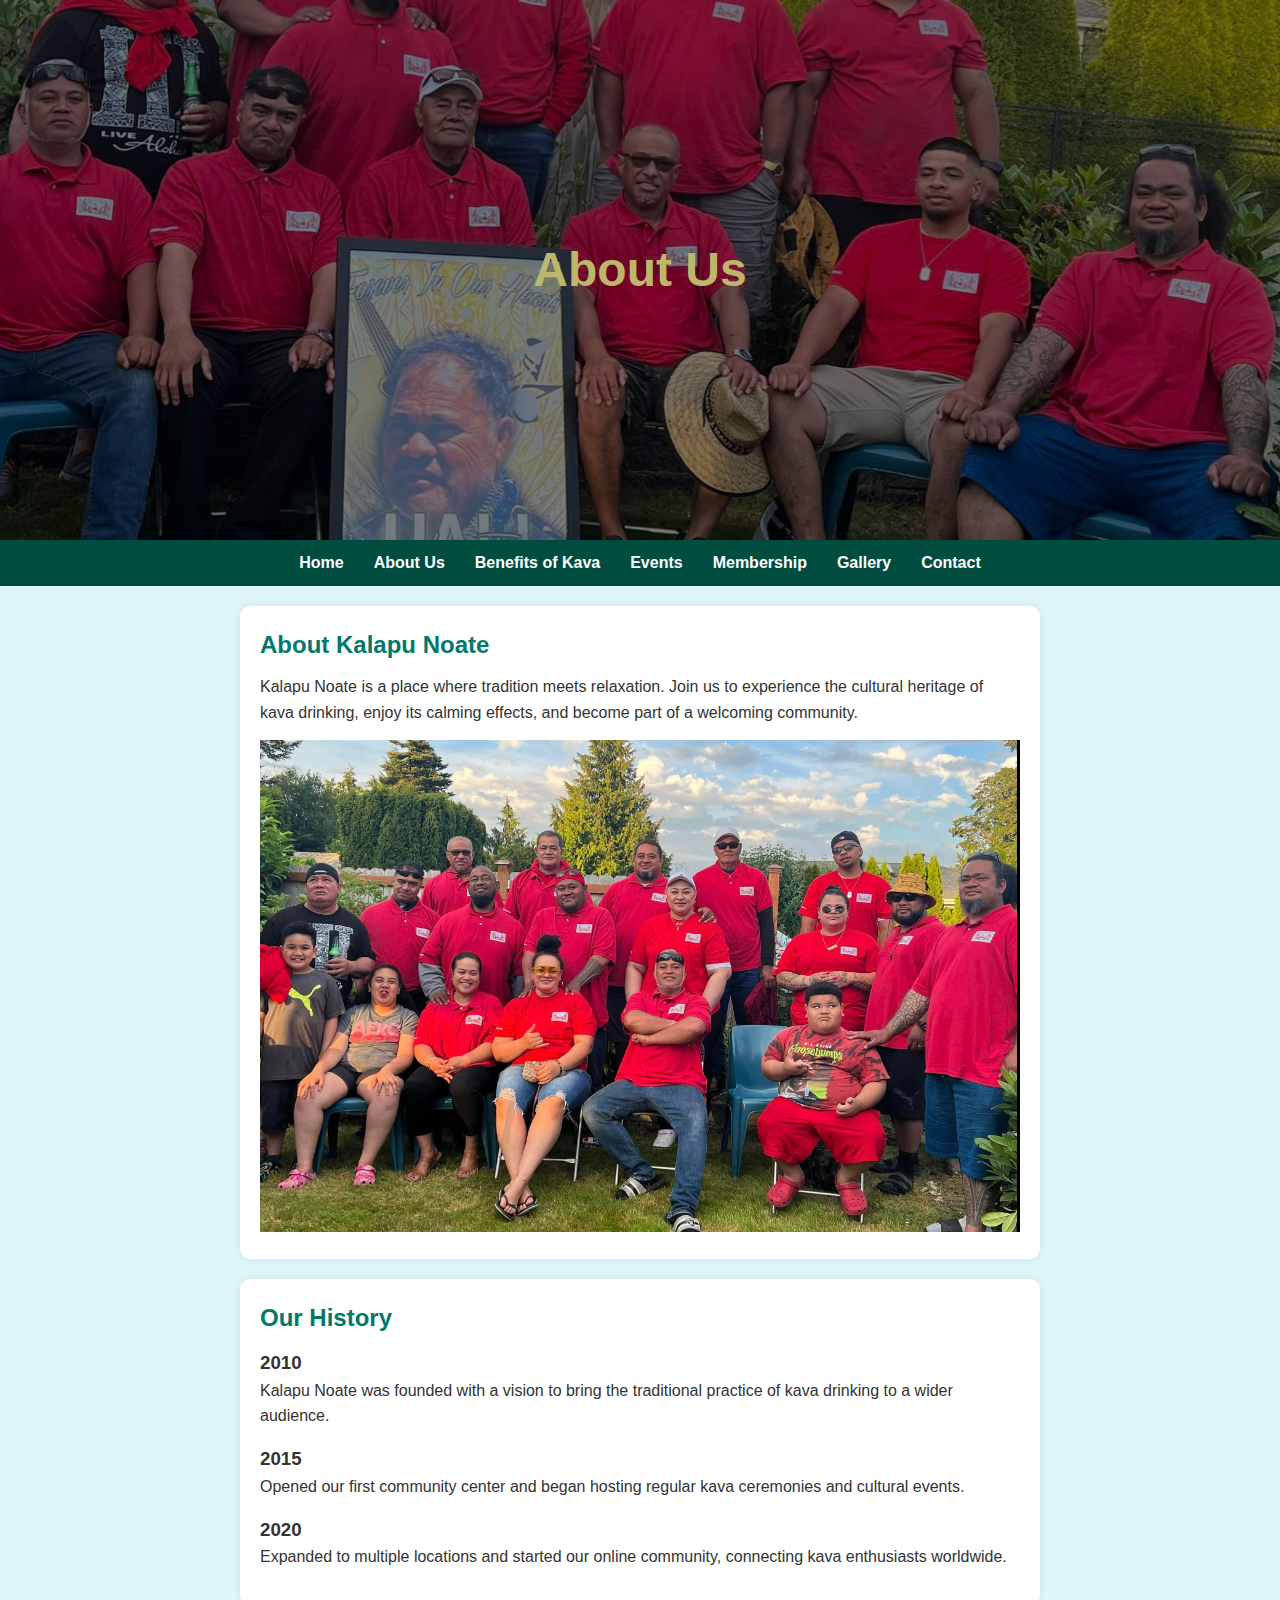
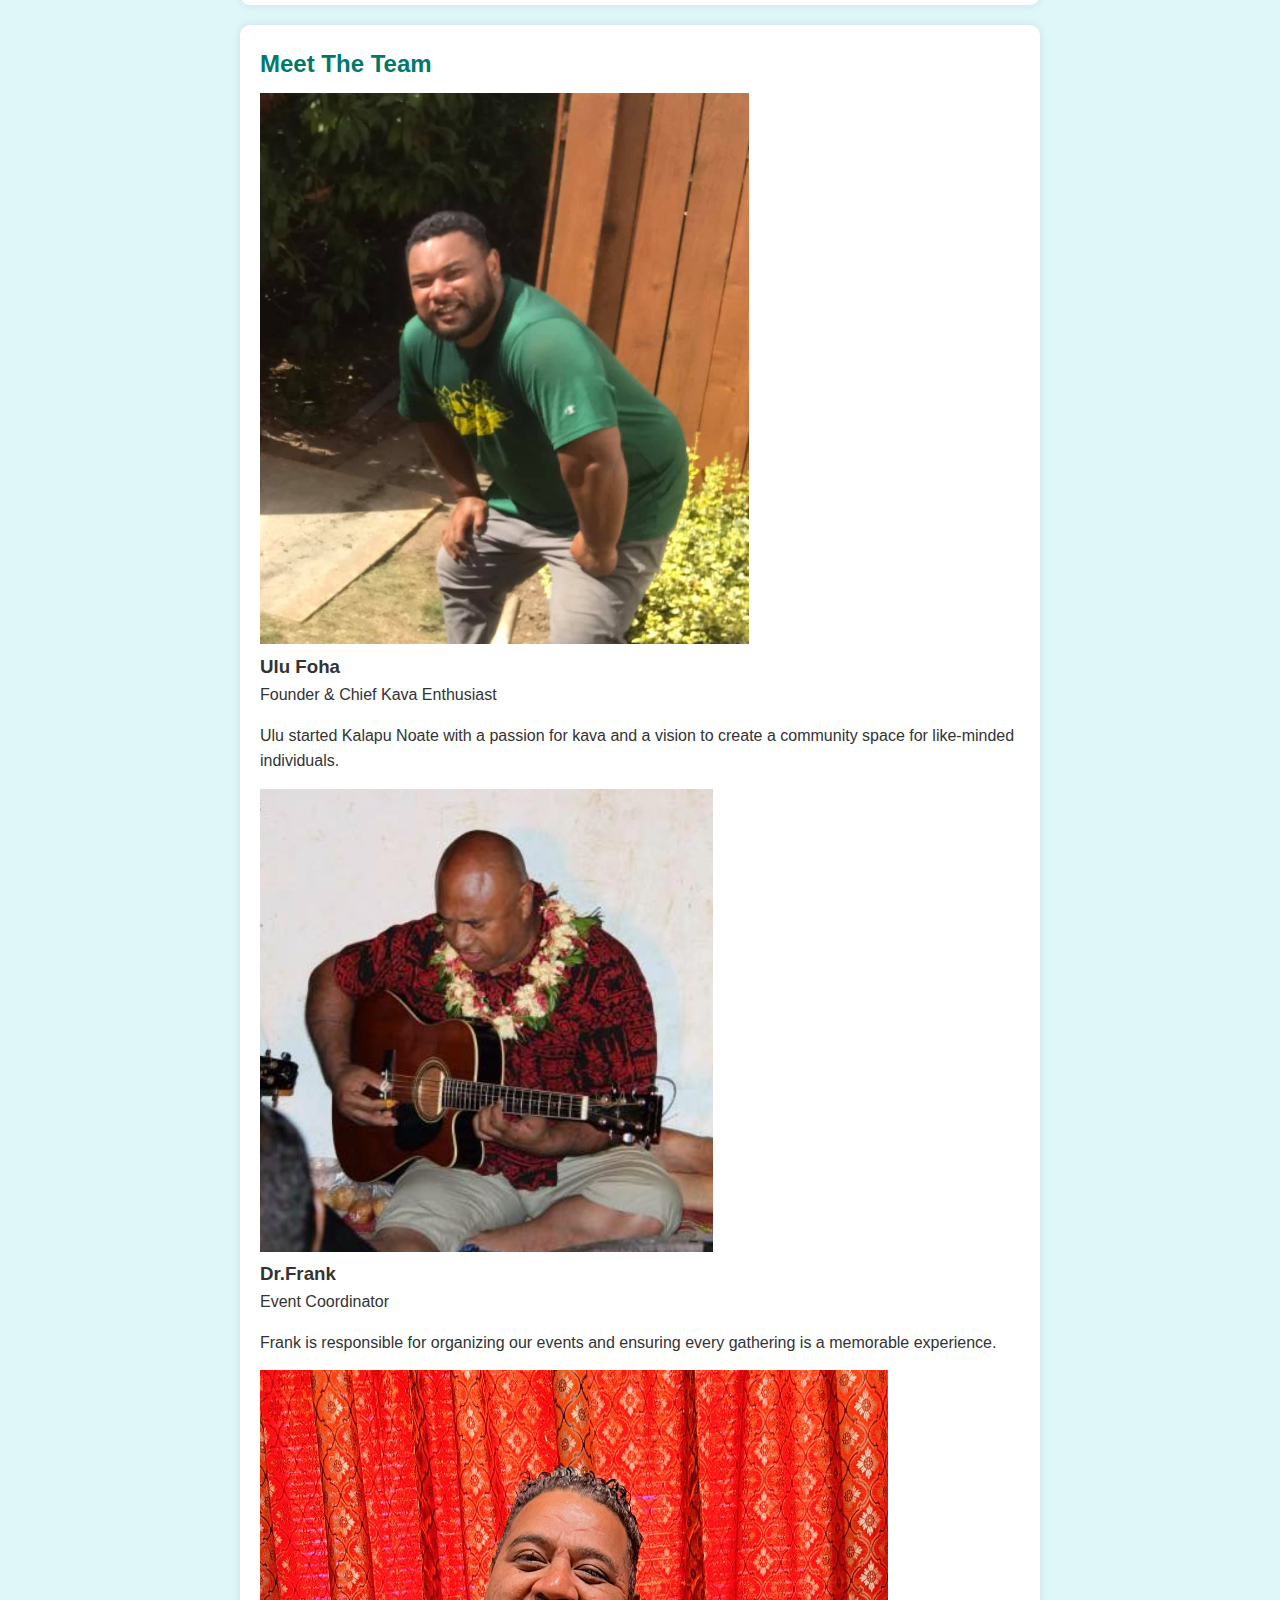
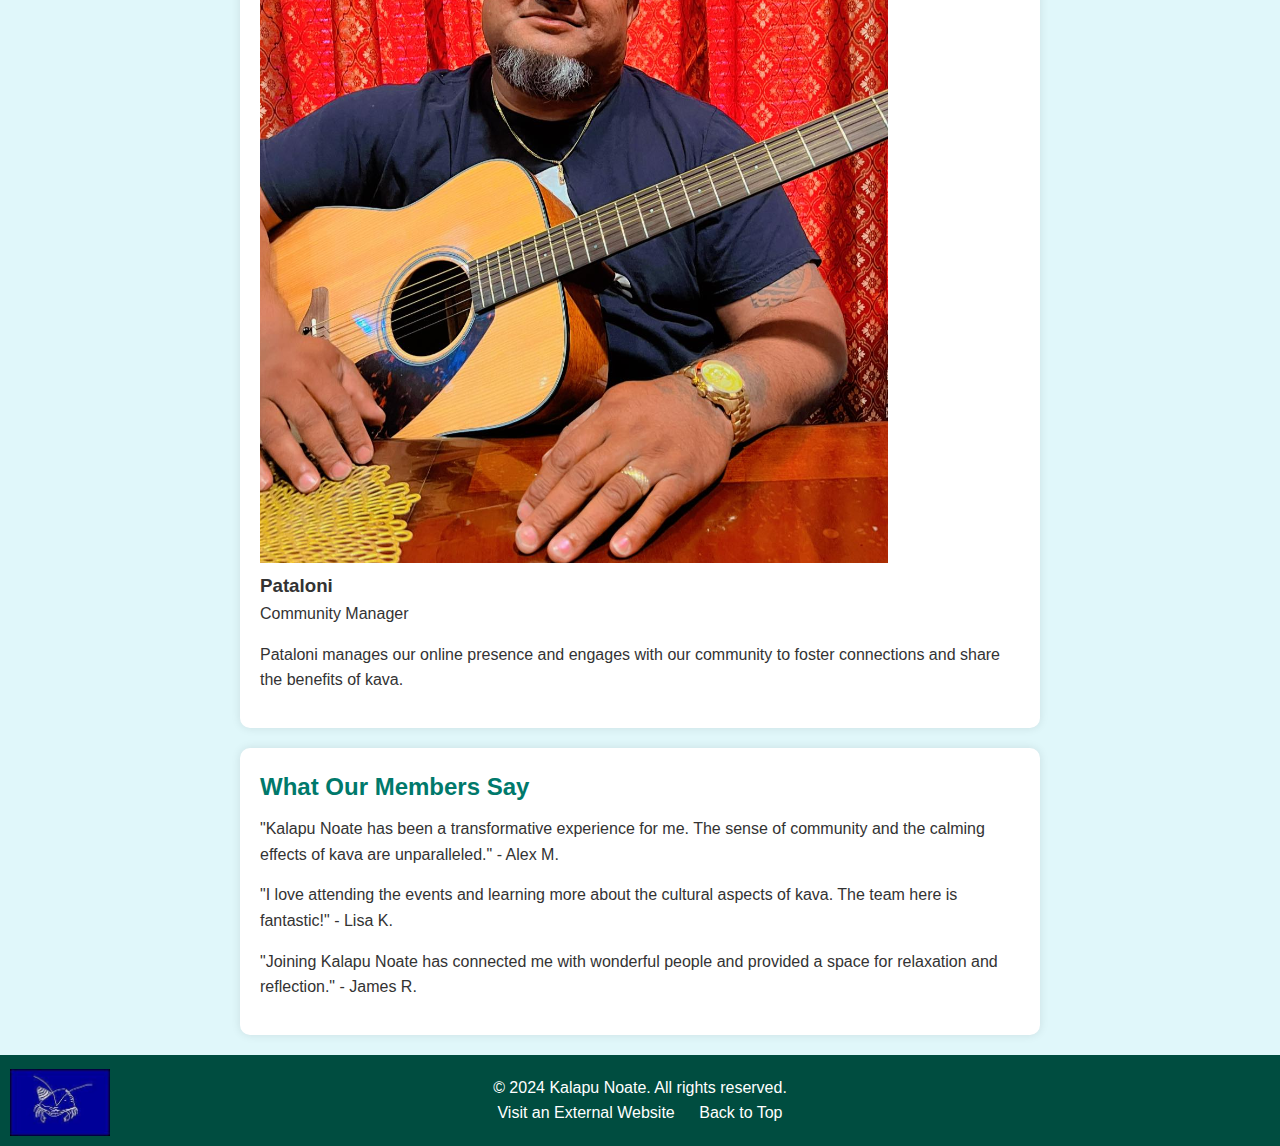
==== about.html @ 0782bb86 "devide home page into different pages and add more content" ====
<!DOCTYPE html>
<html lang="en">
<head>
    <meta charset="UTF-8">
    <meta name="viewport" content="width=device-width, initial-scale=1.0">
    <title>Kalapu Noate - About Us</title>
    <link rel="stylesheet" href="styles.css">
</head>
<body>
    <header>
        <div class="header-content">
            <h1>About Us</h1>
        </div>
    </header>

    <nav>
        <ul>
            <li><a href="index.html">Home</a></li>
            <li><a href="about.html">About Us</a></li>
            <li><a href="benefits.html">Benefits of Kava</a></li>
            <li><a href="events.html">Events</a></li>
            <li><a href="membership.html">Membership</a></li>
            <li><a href="gallery.html">Gallery</a></li>
            <li><a href="contact.html">Contact</a></li>
        </ul>
    </nav>

    <main>
        <section id="about">
            <h2>About Kalapu Noate</h2>
            <p>Kalapu Noate is a place where tradition meets relaxation. Join us to experience the cultural heritage of kava drinking, enjoy its calming effects, and become part of a welcoming community.</p>
            <img src="images/kava6.png" alt="Kava Bowl" class="scalable-image">
        </section>
        
        <section id="our-history">
            <h2>Our History</h2>
            <div class="timeline">
                <div class="timeline-item">
                    <h3>2010</h3>
                    <p>Kalapu Noate was founded with a vision to bring the traditional practice of kava drinking to a wider audience.</p>
                </div>
                <div class="timeline-item">
                    <h3>2015</h3>
                    <p>Opened our first community center and began hosting regular kava ceremonies and cultural events.</p>
                </div>
                <div class="timeline-item">
                    <h3>2020</h3>
                    <p>Expanded to multiple locations and started our online community, connecting kava enthusiasts worldwide.</p>
                </div>
            </div>
        </section>
        
        <section id="meet-the-team">
            <h2>Meet The Team</h2>
            <div class="team">
                <div class="team-member">
                    <img src="images/team1.png" alt="Team Member 1" class="team-photo">
                    <h3>Ulu Foha</h3>
                    <p>Founder & Chief Kava Enthusiast</p>
                    <p>Ulu started Kalapu Noate with a passion for kava and a vision to create a community space for like-minded individuals.</p>
                </div>
                <div class="team-member">
                    <img src="images/team2.png" alt="Team Member 2" class="team-photo">
                    <h3>Dr.Frank</h3>
                    <p>Event Coordinator</p>
                    <p>Frank is responsible for organizing our events and ensuring every gathering is a memorable experience.</p>
                </div>
                <div class="team-member">
                    <img src="images/team3.png" alt="Team Member 3" class="team-photo">
                    <h3>Pataloni</h3>
                    <p>Community Manager</p>
                    <p>Pataloni manages our online presence and engages with our community to foster connections and share the benefits of kava.</p>
                </div>
            </div>
        </section>
        
        <section id="testimonials">
            <h2>What Our Members Say</h2>
            <div class="testimonial">
                <p>"Kalapu Noate has been a transformative experience for me. The sense of community and the calming effects of kava are unparalleled." - Alex M.</p>
            </div>
            <div class="testimonial">
                <p>"I love attending the events and learning more about the cultural aspects of kava. The team here is fantastic!" - Lisa K.</p>
            </div>
            <div class="testimonial">
                <p>"Joining Kalapu Noate has connected me with wonderful people and provided a space for relaxation and reflection." - James R.</p>
            </div>
        </section>
    
    </main>

    <footer>
        <p>&copy; 2024 Kalapu Noate. All rights reserved.</p>
        <div class="footer-links">
            <a href="https://www.youtube.com/@veahakalojr.4231" target="_blank">Visit an External Website</a>
            <a href="#top">Back to Top</a>
        </div>
        <img src="images/logo.jpg" alt="Your Logo" id="footer-logo">
    </footer>
</body>
</html>
---- styles.css ----
/* Basic reset */
* {
    margin: 0;
    padding: 0;
    box-sizing: border-box;
}

body {
    font-family: 'Open Sans', sans-serif;
    line-height: 1.6;
    color: #333;
    background-color: #e0f7fa;
}

/* Header Styling */
header {
    background: linear-gradient(rgba(0, 0, 0, 0.5), rgba(0, 0, 0, 0.5)), url('images/favicon.ico.png') no-repeat center center/cover;
    height: 60vh;
    display: flex;
    align-items: center;
    justify-content: center;
    color: white;
    text-align: center;
    padding: 20px;
    box-sizing: border-box;
    overflow: hidden;
}

/* Header Content Styling */
.header-content {
    max-width: 800px;
    padding: 20px;
}

header h1 {
    font-size: 3rem;
    color: darkkhaki;
}

header p {
    font-size: 1.2rem;
    color: darkkhaki;
}

/* Navigation Menu */
nav ul {
    display: flex;
    justify-content: center;
    background-color: #004d40;
    padding: 10px;
    list-style-type: none;
}

nav ul li {
    margin: 0 15px;
}

nav ul li a {
    color: white;
    text-decoration: none;
    font-weight: bold;
}

nav ul li a:hover {
    text-decoration: underline;
}

/* Section Styling */
section {
    padding: 20px;
    max-width: 800px;
    margin: 20px auto;
    background: white;
    border-radius: 10px;
    box-shadow: 0 0 10px rgba(0, 0, 0, 0.1); /* Optional: Adds shadow for better visibility */
}

section h2 {
    margin-bottom: 10px;
    color: #00796b;
}

section p {
    margin-bottom: 15px;
}

/* Button Styling */
button a {
    text-decoration: none;
    color: white;
    background-color: #00796b;
    padding: 10px 15px;
    border-radius: 5px;
}

button a:hover {
    background-color: #004d40;
}

/* Footer Styling */
footer {
    background-color: #004d40;
    color: white;
    padding: 20px;
    text-align: center;
    position: relative;
}

#footer-logo {
    position: absolute;
    bottom: 10px;
    left: 10px;
    max-width: 100px;
    height: auto;
}

.footer-links a {
    color: white;
    text-decoration: none;
    margin: 0 10px;
}

.footer-links a:hover {
    text-decoration: underline;
}

/* Gallery Page */
.gallery-grid {
    display: grid;
    grid-template-columns: repeat(auto-fill, minmax(200px, 1fr));
    gap: 15px;
    padding: 20px;
}

.gallery-grid img {
    width: 100%;
    border-radius: 10px;
}

/* Media Queries */
@media (max-width: 768px) {
    nav ul {
        flex-direction: column;
        align-items: center;
    }

    .header-content h1 {
        font-size: 2.5rem;
    }

    .header-content p {
        font-size: 1rem;
    }

    .gallery-grid {
        grid-template-columns: repeat(auto-fill, minmax(150px, 1fr));
    }
}

@media (max-width: 480px) {
    .header-content h1 {
        font-size: 2rem;
    }

    .header-content p {
        font-size: 0.9rem;
    }

    .gallery-grid {
        grid-template-columns: 1fr;
    }
}

/* Scalable Images */
.scalable-image {
    max-width: 100%;
    height: auto;
}

/* Table Styling (Extra Credit) */
table {
    width: 100%;
    border-collapse: collapse;
    margin: 20px 0;
}

table, th, td {
    border: 1px solid #00796b;
}

th, td {
    padding: 12px;
    text-align: left;
}

th {
    background-color: #004d40;
    color: white;
}

/* Events Page Styling */
#events {
    padding: 40px 20px;
    background-color: #f9f9f9;
    border-radius: 10px;
    box-shadow: 0 0 10px rgba(0, 0, 0, 0.1);
}

#events h2 {
    text-align: center;
    color: #00796b;
    margin-bottom: 20px;
}

/* Event List Styling */
.event-list {
    display: grid;
    grid-template-columns: repeat(auto-fill, minmax(300px, 1fr));
    gap: 20px;
}

.event-item {
    background-color: #ffffff;
    border-radius: 10px;
    box-shadow: 0 0 10px rgba(0, 0, 0, 0.1);
    overflow: hidden;
    display: flex;
    flex-direction: column;
}

.event-item img {
    width: 100%;
    height: 200px;
    object-fit: cover;
}

.event-details {
    padding: 20px;
}

.event-details h3 {
    color: #00796b;
    margin-bottom: 10px;
}

.event-details p {
    color: #555;
    margin-bottom: 10px;
}

.event-details p strong {
    color: #00796b;
}
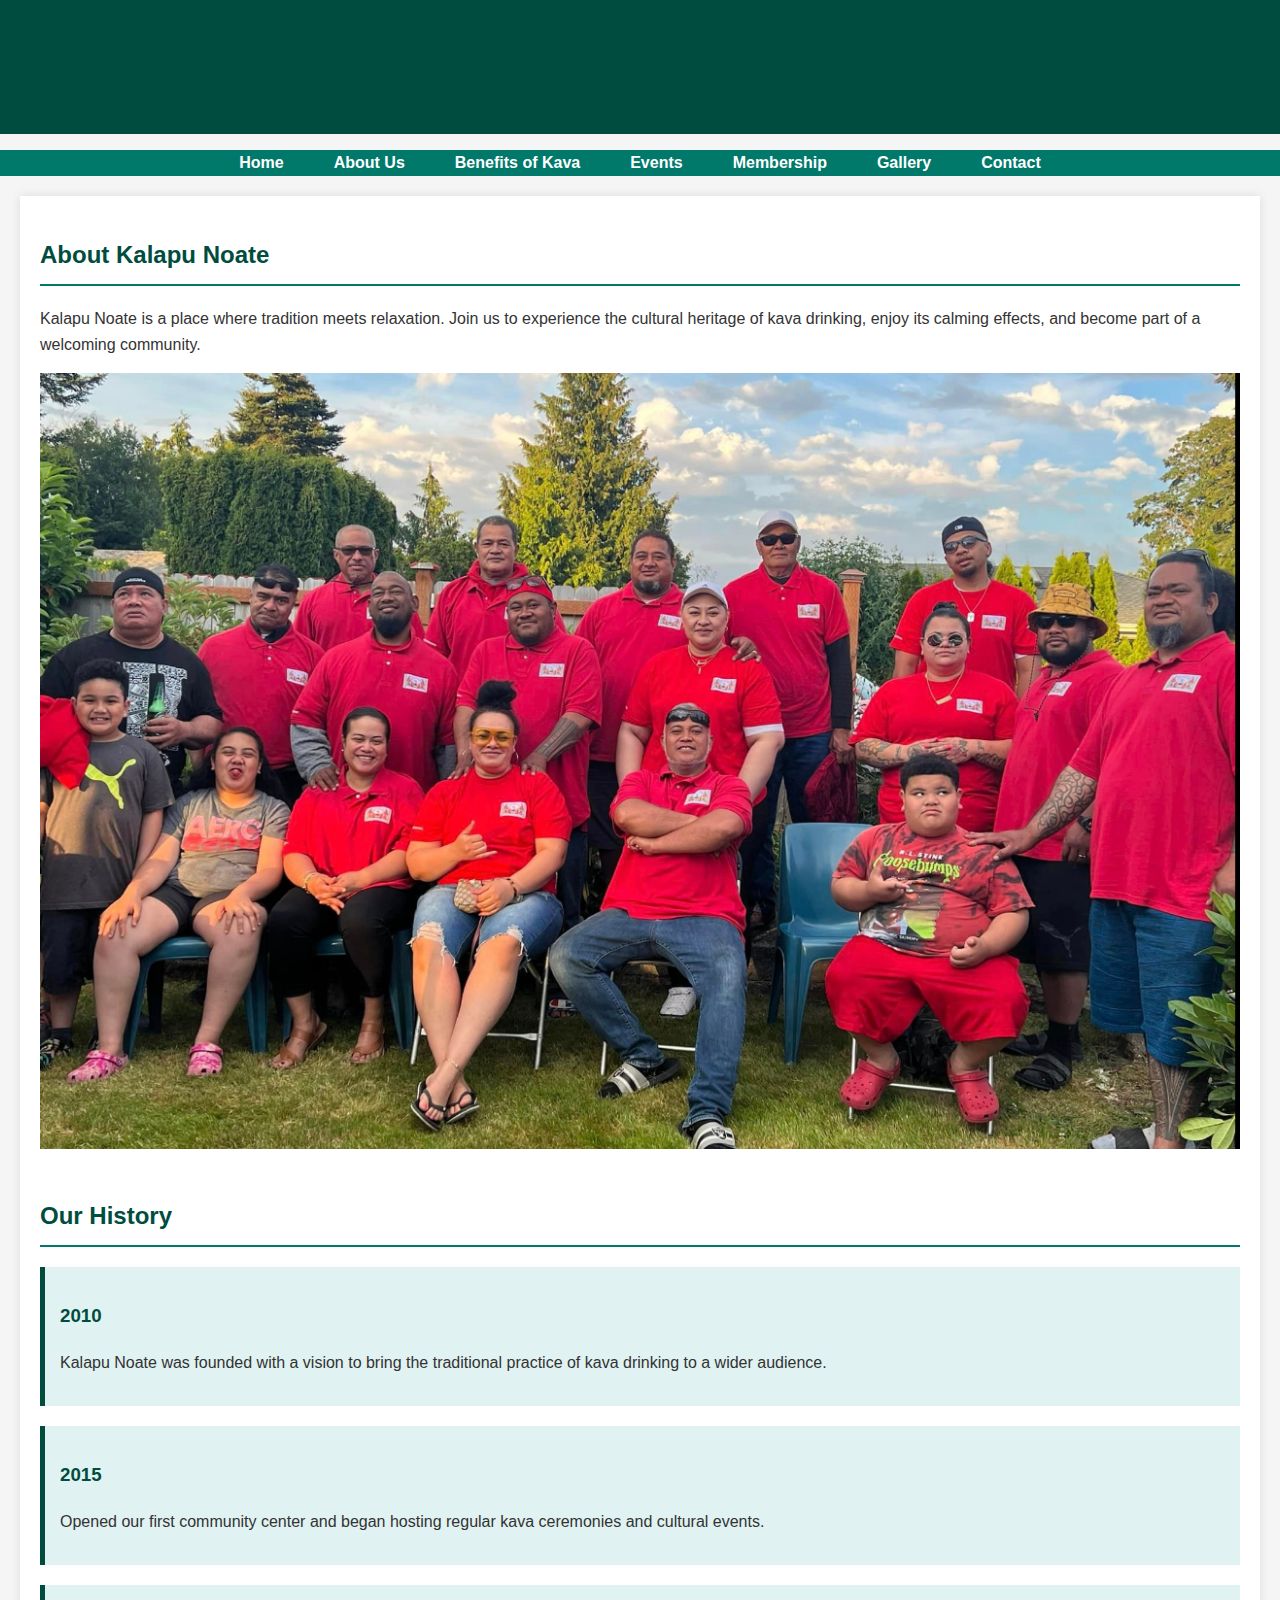
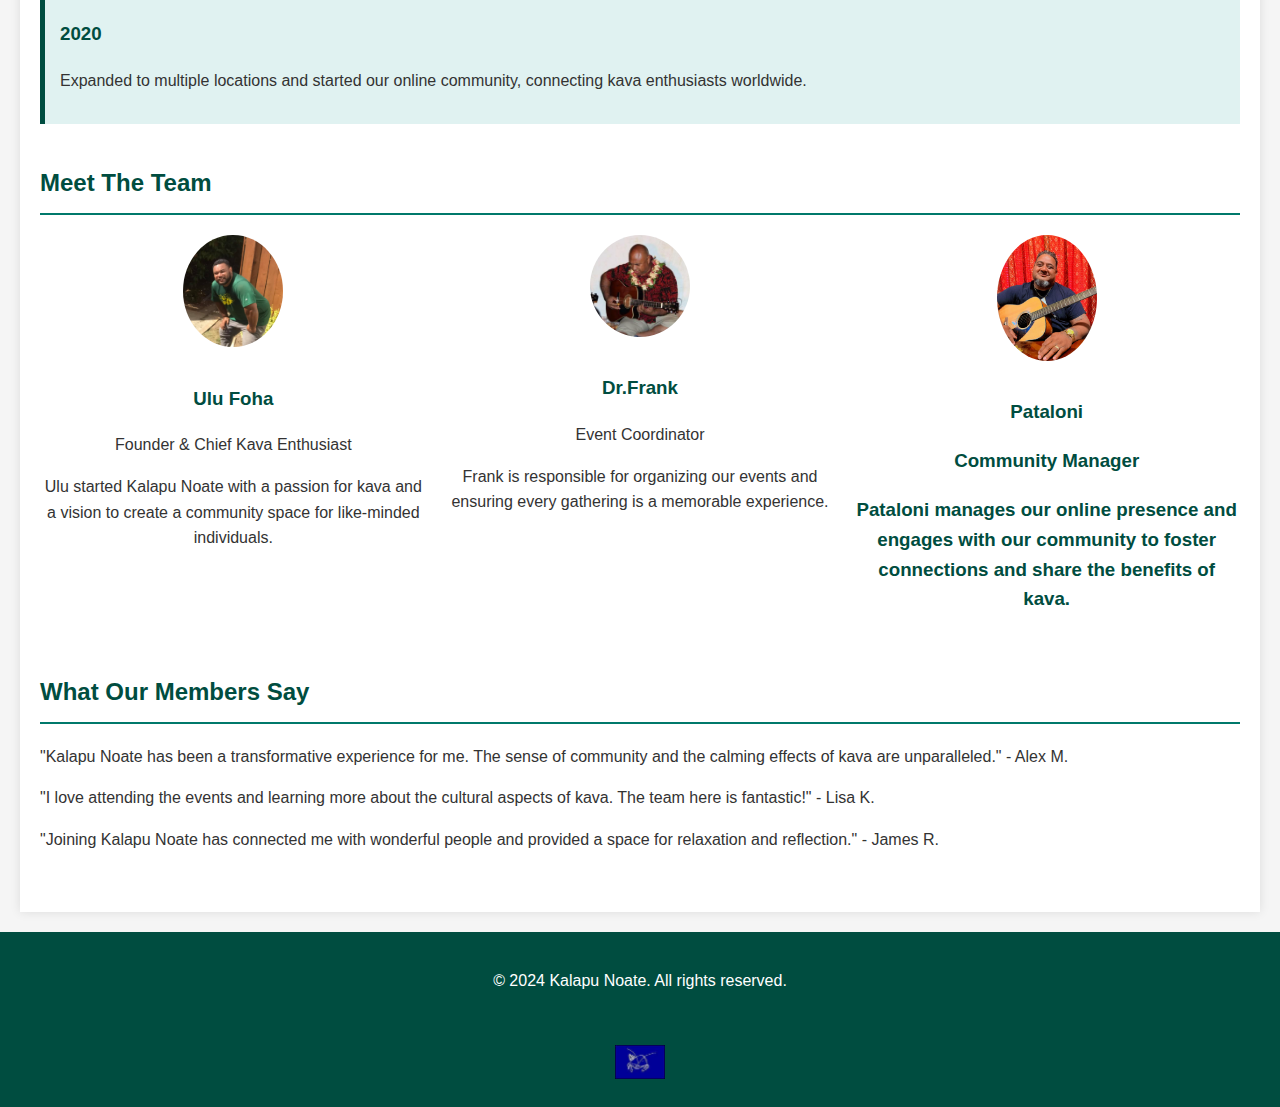
==== commit 16daec5d: "meeting module9 requirements" ====
--- a/about.html
+++ b/about.html
@@ -67,7 +67,7 @@
                 </div>
                 <div class="team-member">
                     <img src="images/team3.png" alt="Team Member 3" class="team-photo">
-                    <h3>Pataloni</h3>
+                    <h3>Pataloni</h>
                     <p>Community Manager</p>
                     <p>Pataloni manages our online presence and engages with our community to foster connections and share the benefits of kava.</p>
                 </div>
@@ -86,7 +86,6 @@
                 <p>"Joining Kalapu Noate has connected me with wonderful people and provided a space for relaxation and reflection." - James R.</p>
             </div>
         </section>
-    
     </main>
 
     <footer>
--- a/styles.css
+++ b/styles.css
@@ -1,54 +1,35 @@
-/* Basic reset */
-* {
+/* General Styles */
+body {
+    font-family: 'Roboto', sans-serif;
     margin: 0;
     padding: 0;
-    box-sizing: border-box;
+    background-color: #f5f5f5;
+    color: #333;
+    line-height: 1.6;
 }
 
-body {
-    font-family: 'Open Sans', sans-serif;
-    line-height: 1.6;
-    color: #333;
-    background-color: #e0f7fa;
+h1, h2, h3 {
+    color: #004d40;
 }
 
-/* Header Styling */
 header {
-    background: linear-gradient(rgba(0, 0, 0, 0.5), rgba(0, 0, 0, 0.5)), url('images/favicon.ico.png') no-repeat center center/cover;
-    height: 60vh;
-    display: flex;
-    align-items: center;
-    justify-content: center;
-    color: white;
+    background-color: #004d40;
+    color: #fff;
+    padding: 20px;
     text-align: center;
-    padding: 20px;
-    box-sizing: border-box;
-    overflow: hidden;
 }
 
-/* Header Content Styling */
-.header-content {
+header .header-content {
     max-width: 800px;
-    padding: 20px;
+    margin: 0 auto;
 }
 
-header h1 {
-    font-size: 3rem;
-    color: darkkhaki;
-}
-
-header p {
-    font-size: 1.2rem;
-    color: darkkhaki;
-}
-
-/* Navigation Menu */
 nav ul {
+    list-style: none;
+    padding: 0;
     display: flex;
     justify-content: center;
-    background-color: #004d40;
-    padding: 10px;
-    list-style-type: none;
+    background-color: #00796b;
 }
 
 nav ul li {
@@ -56,128 +37,66 @@
 }
 
 nav ul li a {
-    color: white;
+    color: #fff;
     text-decoration: none;
     font-weight: bold;
+    padding: 10px;
 }
 
 nav ul li a:hover {
-    text-decoration: underline;
-}
-
-/* Section Styling */
-section {
-    padding: 20px;
-    max-width: 800px;
-    margin: 20px auto;
-    background: white;
-    border-radius: 10px;
-    box-shadow: 0 0 10px rgba(0, 0, 0, 0.1); /* Optional: Adds shadow for better visibility */
-}
-
-section h2 {
-    margin-bottom: 10px;
-    color: #00796b;
-}
-
-section p {
-    margin-bottom: 15px;
-}
-
-/* Button Styling */
-button a {
-    text-decoration: none;
-    color: white;
-    background-color: #00796b;
-    padding: 10px 15px;
+    background-color: #004d40;
     border-radius: 5px;
 }
 
-button a:hover {
-    background-color: #004d40;
+main {
+    max-width: 1200px;
+    margin: 20px auto;
+    padding: 20px;
+    background-color: #fff;
+    box-shadow: 0 0 10px rgba(0, 0, 0, 0.1);
 }
 
-/* Footer Styling */
-footer {
-    background-color: #004d40;
-    color: white;
-    padding: 20px;
-    text-align: center;
-    position: relative;
+main h2 {
+    border-bottom: 2px solid #00796b;
+    padding-bottom: 10px;
+    margin-bottom: 20px;
 }
 
-#footer-logo {
-    position: absolute;
-    bottom: 10px;
-    left: 10px;
-    max-width: 100px;
-    height: auto;
+section {
+    margin-bottom: 40px;
+}
+
+.footer-links {
+    display: flex;
+    justify-content: center;
+    gap: 15px;
+    margin-top: 15px;
 }
 
 .footer-links a {
-    color: white;
+    color: #004d40;
     text-decoration: none;
-    margin: 0 10px;
+    font-weight: bold;
 }
 
 .footer-links a:hover {
     text-decoration: underline;
 }
 
-/* Gallery Page */
-.gallery-grid {
-    display: grid;
-    grid-template-columns: repeat(auto-fill, minmax(200px, 1fr));
-    gap: 15px;
+footer {
+    text-align: center;
     padding: 20px;
+    background-color: #004d40;
+    color: #fff;
 }
 
-.gallery-grid img {
-    width: 100%;
-    border-radius: 10px;
+#footer-logo {
+    width: 50px;
+    height: auto;
+    margin-top: 10px;
 }
 
-/* Media Queries */
-@media (max-width: 768px) {
-    nav ul {
-        flex-direction: column;
-        align-items: center;
-    }
-
-    .header-content h1 {
-        font-size: 2.5rem;
-    }
-
-    .header-content p {
-        font-size: 1rem;
-    }
-
-    .gallery-grid {
-        grid-template-columns: repeat(auto-fill, minmax(150px, 1fr));
-    }
-}
-
-@media (max-width: 480px) {
-    .header-content h1 {
-        font-size: 2rem;
-    }
-
-    .header-content p {
-        font-size: 0.9rem;
-    }
-
-    .gallery-grid {
-        grid-template-columns: 1fr;
-    }
-}
-
-/* Scalable Images */
-.scalable-image {
-    max-width: 100%;
-    height: auto;
-}
-
-/* Table Styling (Extra Credit) */
+/* Table Styles */
 table {
     width: 100%;
     border-collapse: collapse;
@@ -185,7 +104,7 @@
 }
 
 table, th, td {
-    border: 1px solid #00796b;
+    border: 1px solid #ddd;
 }
 
 th, td {
@@ -194,60 +113,76 @@
 }
 
 th {
-    background-color: #004d40;
+    background-color: #00796b;
     color: white;
 }
 
-/* Events Page Styling */
-#events {
-    padding: 40px 20px;
-    background-color: #f9f9f9;
-    border-radius: 10px;
-    box-shadow: 0 0 10px rgba(0, 0, 0, 0.1);
+/* Scalable Images */
+.scalable-image {
+    width: 100%;
+    height: auto;
 }
 
-#events h2 {
-    text-align: center;
-    color: #00796b;
-    margin-bottom: 20px;
+/* Grid and Flexbox */
+.feature-grid {
+    display: flex;
+    gap: 20px;
+    justify-content: space-around;
 }
 
-/* Event List Styling */
-.event-list {
-    display: grid;
-    grid-template-columns: repeat(auto-fill, minmax(300px, 1fr));
+.feature-item {
+    flex: 1;
+    text-align: center;
+}
+
+.feature-item img {
+    max-width: 100px;
+    margin-bottom: 10px;
+}
+
+/* Timeline */
+.timeline {
+    display: flex;
+    flex-direction: column;
     gap: 20px;
 }
 
-.event-item {
-    background-color: #ffffff;
-    border-radius: 10px;
-    box-shadow: 0 0 10px rgba(0, 0, 0, 0.1);
-    overflow: hidden;
-    display: flex;
-    flex-direction: column;
+.timeline-item {
+    background-color: #e0f2f1;
+    padding: 15px;
+    border-left: 5px solid #004d40;
 }
 
-.event-item img {
-    width: 100%;
-    height: 200px;
-    object-fit: cover;
+/* Team Section */
+.team {
+    display: flex;
+    gap: 20px;
+    justify-content: space-around;
 }
 
-.event-details {
-    padding: 20px;
+.team-member {
+    flex: 1;
+    text-align: center;
 }
 
-.event-details h3 {
-    color: #00796b;
+.team-photo {
+    width: 100px;
+    height: auto;
+    border-radius: 50%;
     margin-bottom: 10px;
 }
 
-.event-details p {
-    color: #555;
-    margin-bottom: 10px;
+/* Testimonial Slider */
+.testimonial-slider {
+    display: flex;
+    gap: 20px;
+    overflow-x: auto;
+    padding: 20px 0;
 }
 
-.event-details p strong {
-    color: #00796b;
+.testimonial-item {
+    min-width: 300px;
+    background-color: #e0f2f1;
+    padding: 15px;
+    border-left: 5px solid #00796b;
 }
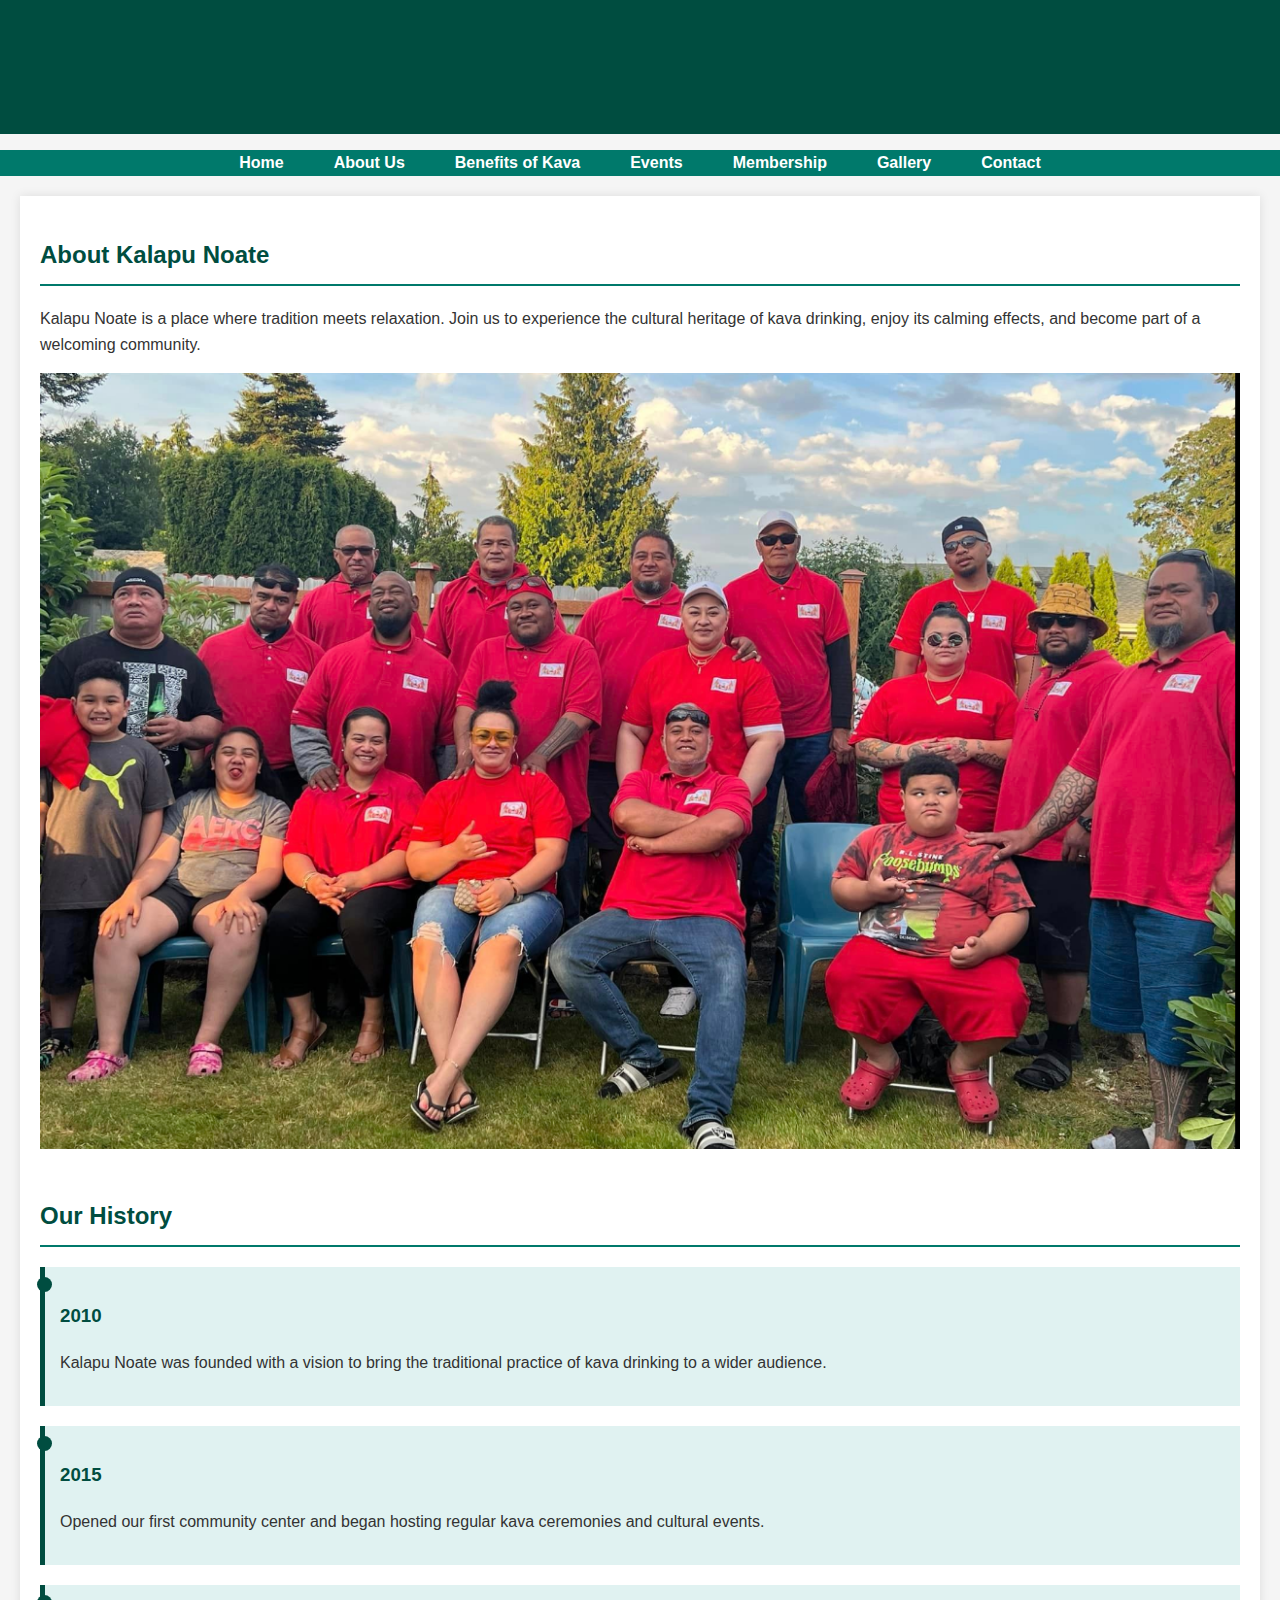
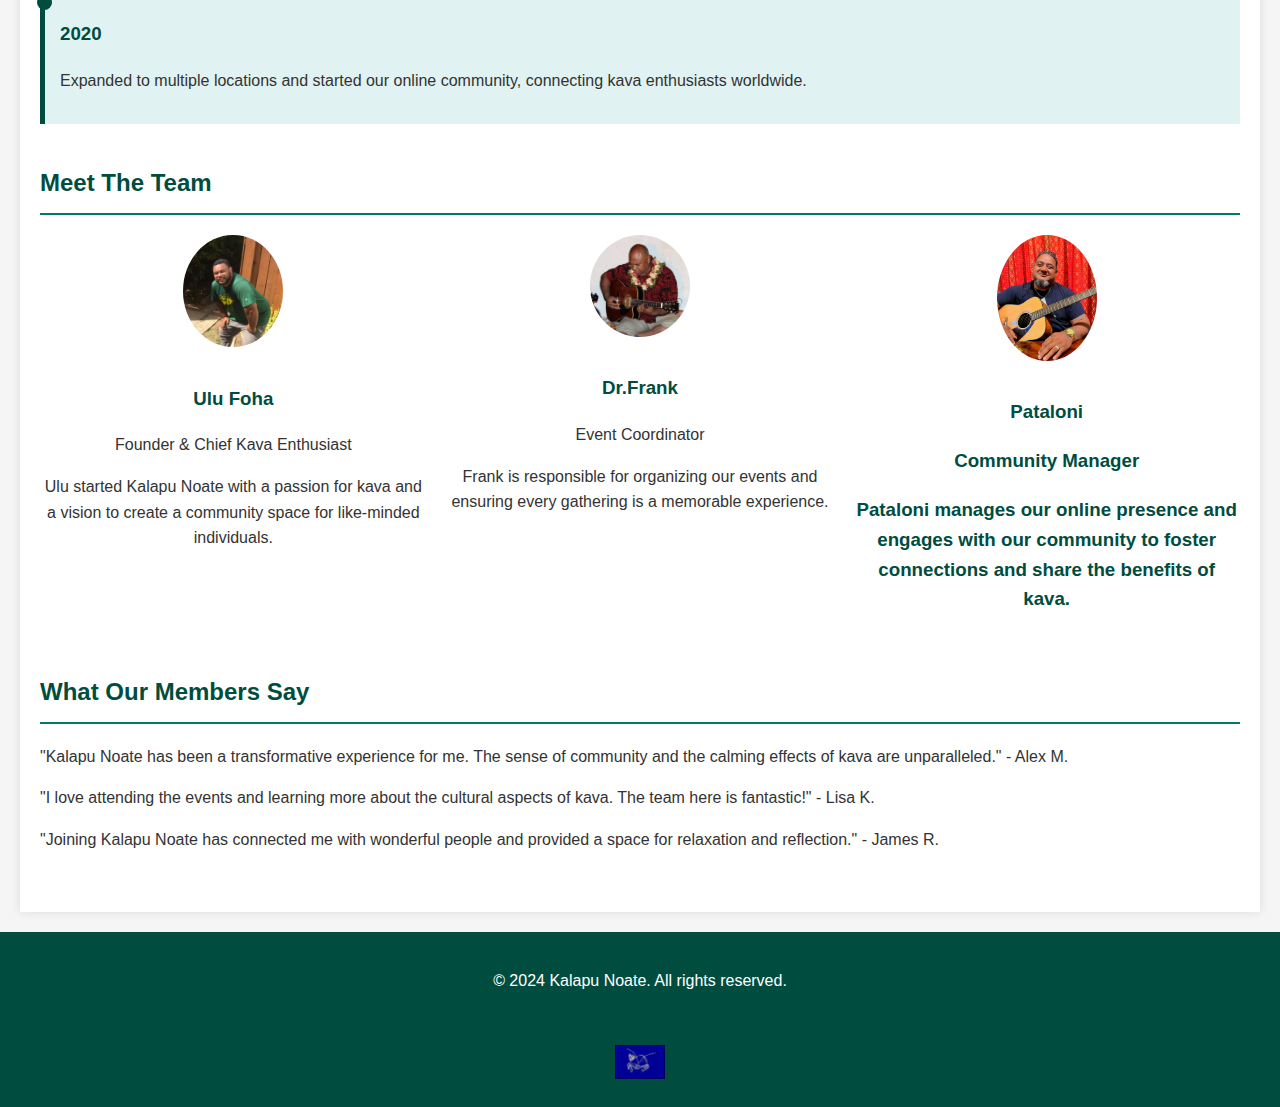
==== commit adfac396: "final polich for peers" ====
--- a/about.html
+++ b/about.html
@@ -97,4 +97,4 @@
         <img src="images/logo.jpg" alt="Your Logo" id="footer-logo">
     </footer>
 </body>
-</html>
+</html>--- a/styles.css
+++ b/styles.css
@@ -17,6 +17,7 @@
     color: #fff;
     padding: 20px;
     text-align: center;
+    animation: fadeInDown 1s ease-in-out;
 }
 
 header .header-content {
@@ -41,11 +42,13 @@
     text-decoration: none;
     font-weight: bold;
     padding: 10px;
+    transition: background-color 0.3s ease-in-out, transform 0.3s ease-in-out;
 }
 
 nav ul li a:hover {
     background-color: #004d40;
     border-radius: 5px;
+    transform: scale(1.1);
 }
 
 main {
@@ -54,6 +57,7 @@
     padding: 20px;
     background-color: #fff;
     box-shadow: 0 0 10px rgba(0, 0, 0, 0.1);
+    animation: fadeIn 1s ease-in-out;
 }
 
 main h2 {
@@ -77,10 +81,12 @@
     color: #004d40;
     text-decoration: none;
     font-weight: bold;
+    transition: color 0.3s ease-in-out;
 }
 
 .footer-links a:hover {
     text-decoration: underline;
+    color: #00796b;
 }
 
 footer {
@@ -88,6 +94,7 @@
     padding: 20px;
     background-color: #004d40;
     color: #fff;
+    animation: fadeInUp 1s ease-in-out;
 }
 
 #footer-logo {
@@ -115,6 +122,7 @@
 th {
     background-color: #00796b;
     color: white;
+    text-transform: uppercase;
 }
 
 /* Scalable Images */
@@ -128,16 +136,22 @@
     display: flex;
     gap: 20px;
     justify-content: space-around;
+    flex-wrap: wrap;
 }
 
 .feature-item {
     flex: 1;
     text-align: center;
+    transition: transform 0.3s ease-in-out;
 }
 
 .feature-item img {
     max-width: 100px;
     margin-bottom: 10px;
+}
+
+.feature-item:hover {
+    transform: translateY(-10px);
 }
 
 /* Timeline */
@@ -151,6 +165,19 @@
     background-color: #e0f2f1;
     padding: 15px;
     border-left: 5px solid #004d40;
+    position: relative;
+    animation: fadeIn 0.5s ease-in-out;
+}
+
+.timeline-item:before {
+    content: '';
+    position: absolute;
+    top: 10px;
+    left: -8px;
+    width: 15px;
+    height: 15px;
+    background-color: #004d40;
+    border-radius: 50%;
 }
 
 /* Team Section */
@@ -158,11 +185,13 @@
     display: flex;
     gap: 20px;
     justify-content: space-around;
+    flex-wrap: wrap;
 }
 
 .team-member {
     flex: 1;
     text-align: center;
+    transition: transform 0.3s ease-in-out;
 }
 
 .team-photo {
@@ -170,6 +199,15 @@
     height: auto;
     border-radius: 50%;
     margin-bottom: 10px;
+    transition: box-shadow 0.3s ease-in-out;
+}
+
+.team-photo:hover {
+    box-shadow: 0 0 10px rgba(0, 0, 0, 0.3);
+}
+
+.team-member:hover {
+    transform: translateY(-10px);
 }
 
 /* Testimonial Slider */
@@ -185,4 +223,37 @@
     background-color: #e0f2f1;
     padding: 15px;
     border-left: 5px solid #00796b;
-}
+    animation: fadeInUp 0.5s ease-in-out;
+}
+
+/* Animations */
+@keyframes fadeIn {
+    from { opacity: 0; }
+    to { opacity: 1; }
+}
+
+@keyframes fadeInDown {
+    from { opacity: 0; transform: translateY(-20px); }
+    to { opacity: 1; transform: translateY(0); }
+}
+
+@keyframes fadeInUp {
+    from { opacity: 0; transform: translateY(20px); }
+    to { opacity: 1; transform: translateY(0); }
+}
+
+/* Responsive Design */
+@media (max-width: 768px) {
+    nav ul {
+        flex-direction: column;
+        align-items: center;
+    }
+
+    .feature-grid, .team {
+        flex-direction: column;
+    }
+
+    .timeline-item, .testimonial-item {
+        min-width: 100%;
+    }
+}
